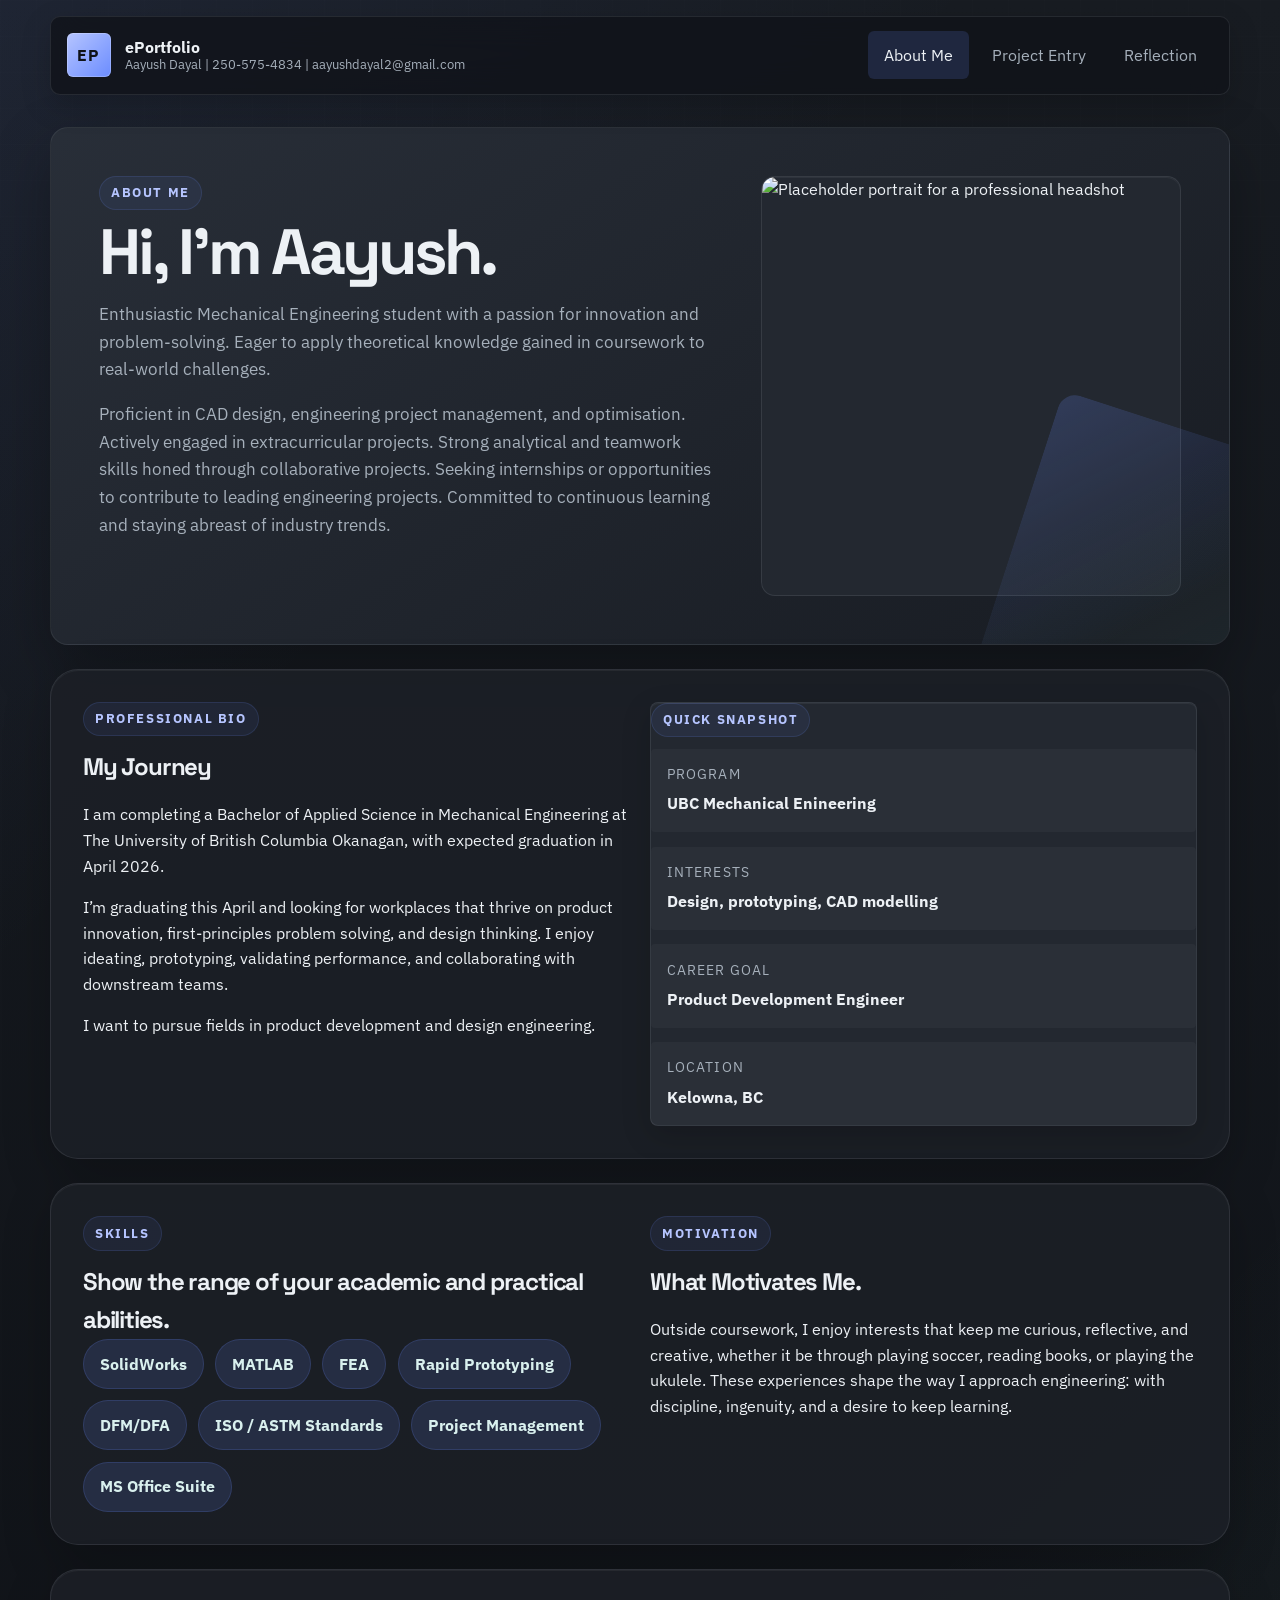
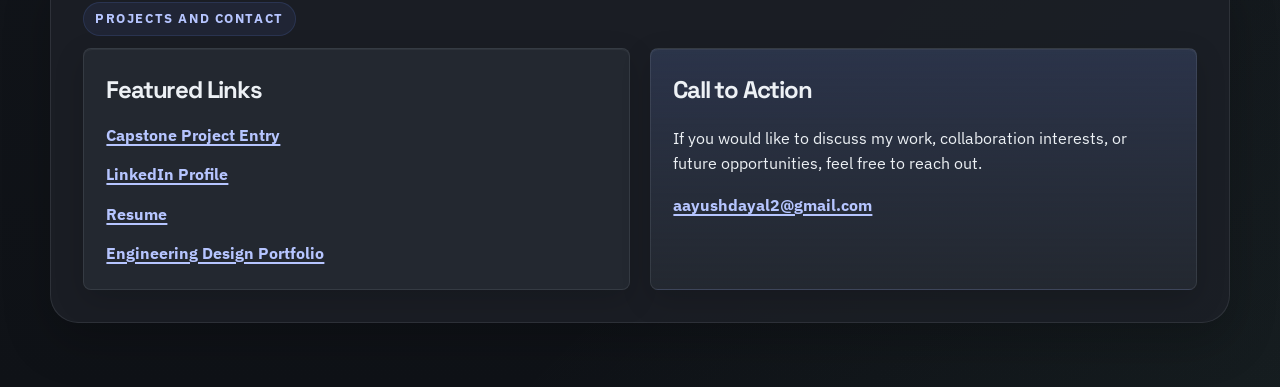
==== about.html @ 3b38ebf2 "Add files via upload" ====
<!DOCTYPE html>
<html lang="en">
  <head>
    <meta charset="UTF-8" />
    <meta name="viewport" content="width=device-width, initial-scale=1.0" />
    <title>About Me | ePortfolio Template</title>
    <link rel="preconnect" href="https://fonts.googleapis.com" />
    <link rel="preconnect" href="https://fonts.gstatic.com" crossorigin />
    <link
      href="https://fonts.googleapis.com/css2?family=Space+Grotesk:wght@400;500;700&family=IBM+Plex+Sans:wght@400;500;600;700&display=swap"
      rel="stylesheet"
    />
    <link rel="stylesheet" href="styles.css" />
  </head>
  <body>
    <div class="page-shell">
      <header class="topbar">
        <a class="brand" href="index.html">
          <span class="brand-mark">EP</span>
          <span class="brand-text">
            <strong>ePortfolio</strong>
            <small>Aayush Dayal | 250-575-4834 | aayushdayal2@gmail.com</small>
          </span>
        </a>
        <nav class="topnav" aria-label="Primary">
          <a class="is-active" href="about.html">About Me</a>
          <a href="project.html">Project Entry</a>
          <a href="reflection.html">Reflection</a>
        </nav>
      </header>

      <main class="stack-xl">
        <section class="hero hero-page">
          <div class="hero-copy">
            <p class="eyebrow">About Me</p>
            <h1>Hi, I'm Aayush.</h1>
            <p class="lede">
              Enthusiastic Mechanical Engineering student with a passion for innovation and problem-solving. 
              Eager to apply theoretical knowledge gained in coursework to real-world challenges. 
            </p>
            <p class="lede">
              Proficient in CAD design, engineering project management, and optimisation. 
              Actively engaged in extracurricular projects. Strong analytical and teamwork skills honed through collaborative projects. 
              Seeking internships or opportunities to contribute to leading engineering projects. Committed to continuous learning and staying abreast of industry trends.
            </p>
          </div>
          <div class="portrait-card">
            <img
              src="assets/ADN00757.jpg"
              alt="Placeholder portrait for a professional headshot"
            />
          </div>
        </section>

        <section class="panel grid-two">
          <article>
            <p class="section-label">Professional Bio</p>
            <h2>My Journey</h2>
            <p>
              I am completing a Bachelor of Applied Science in Mechanical Engineering at 
              The University of British Columbia Okanagan, with expected graduation in April 2026.
            </p>
            <p>
              I’m graduating this April and looking for workplaces that thrive on product innovation, 
              first-principles problem solving, and design thinking. I enjoy ideating, prototyping,
              validating performance, and collaborating with downstream teams. 
            </p>
            <p>
              I want to pursue fields in product development and design engineering.
            </p>
          </article>

          <article class="info-card">
            <p class="section-label">Quick Snapshot</p>
            <div class="stat-list">
              <div>
                <span>Program</span>
                <strong>UBC Mechanical Enineering</strong>
              </div>
              <div>
                <span>Interests</span>
                <strong>Design, prototyping, CAD modelling</strong>
              </div>
              <div>
                <span>Career Goal</span>
                <strong>Product Development Engineer</strong>
              </div>
              <div>
                <span>Location</span>
                <strong>Kelowna, BC</strong>
              </div>
            </div>
          </article>
        </section>

        <section class="panel grid-two">
          <article>
            <p class="section-label">Skills</p>
            <h2>Show the range of your academic and practical abilities.</h2>
            <div class="pill-row">
              <span>SolidWorks</span>
              <span>MATLAB</span>
              <span>FEA</span>
              <span>Rapid Prototyping</span>
              <span>DFM/DFA</span>
              <span>ISO / ASTM Standards</span>
              <span>Project Management</span>
              <span>MS Office Suite</span>
            </div>
          </article>
          <article>
            <p class="section-label">Motivation</p>
            <h2>What Motivates Me.</h2>
            <p>
              Outside coursework, I enjoy interests that keep me curious,
              reflective, and creative, whether it be through playing soccer, reading books, or playing the ukulele.
              These experiences shape the way I approach
              engineering: with discipline, ingenuity, and a desire to keep learning.
            </p>
          </article>
        </section>

        <section class="panel">
          <p class="section-label">Projects and Contact</p>
          <div class="grid-two">
            <article class="link-card">
              <h2>Featured Links</h2>
              <a href="project.html">Capstone Project Entry</a>
              <a href="https://www.linkedin.com/in/aayushdayal/">LinkedIn Profile</a>
              <a href="https://drive.google.com/file/d/10-P5iW_T_XJcPzWWeGN_qwlpBQ5gkq3W/view?usp=sharing">Resume</a>
              <a href="https://drive.google.com/file/d/1oU4GfR7TX89SAFXs94xGUpC-NXZGKub3/view?usp=sharing">Engineering Design Portfolio</a>
            </article>
            <article class="link-card accent-card">
              <h2>Call to Action</h2>
              <p>
                If you would like to discuss my work, collaboration interests, or
                future opportunities, feel free to reach out.
              </p>
              <a href="mailto:aayushdayal2@gmail.com">aayushdayal2@gmail.com</a>
            </article>
          </div>
        </section>
      </main>
    </div>

    <script src="script.js"></script>
  </body>
</html>
---- styles.css ----
:root {
  --bg: #13161b;
  --paper: rgba(29, 33, 40, 0.94);
  --panel: rgba(36, 41, 49, 0.96);
  --line: rgba(214, 221, 230, 0.1);
  --ink: #edf1f5;
  --muted: #a6b0bb;
  --accent: #6b8cff;
  --accent-soft: rgba(107, 140, 255, 0.14);
  --accent-deep: #b6c5ff;
  --warm: #8ee3c0;
  --shadow: 0 24px 60px rgba(0, 0, 0, 0.28);
  --radius-lg: 28px;
  --radius-md: 8px;
  --radius-sm: 4px;
  --max: 1180px;
}

* {
  box-sizing: border-box;
}

html {
  scroll-behavior: smooth;
}

body {
  margin: 0;
  min-height: 100vh;
  color: var(--ink);
  background:
    linear-gradient(135deg, rgba(107, 140, 255, 0.08), transparent 30%),
    linear-gradient(315deg, rgba(142, 227, 192, 0.05), transparent 24%),
    linear-gradient(180deg, #181c22 0%, #0f1217 100%);
  font-family: "IBM Plex Sans", sans-serif;
  line-height: 1.6;
}

img {
  display: block;
  width: 100%;
}

a {
  color: inherit;
}

.page-shell {
  width: min(calc(100% - 2rem), var(--max));
  margin: 0 auto;
  padding: 1rem 0 4rem;
}

body::before {
  content: "";
  position: fixed;
  inset: 0;
  pointer-events: none;
  background-image:
    linear-gradient(rgba(255, 255, 255, 0.02) 1px, transparent 1px),
    linear-gradient(90deg, rgba(255, 255, 255, 0.02) 1px, transparent 1px);
  background-size: 36px 36px;
  mask-image: linear-gradient(180deg, rgba(0, 0, 0, 0.42), transparent 85%);
}

.topbar {
  position: sticky;
  top: 1rem;
  z-index: 10;
  display: flex;
  justify-content: space-between;
  align-items: center;
  gap: 1rem;
  margin-bottom: 2rem;
  padding: 0.9rem 1rem;
  background: rgba(16, 19, 25, 0.78);
  backdrop-filter: blur(16px);
  border: 1px solid var(--line);
  border-radius: 10px;
  box-shadow: 0 10px 30px rgba(0, 0, 0, 0.18);
}

.brand {
  display: inline-flex;
  align-items: center;
  gap: 0.85rem;
  text-decoration: none;
}

.brand-mark {
  display: grid;
  place-items: center;
  width: 2.75rem;
  height: 2.75rem;
  border-radius: 6px;
  color: #0f1217;
  font-weight: 800;
  letter-spacing: 0.08em;
  background: linear-gradient(135deg, var(--accent-deep), var(--accent));
  box-shadow: inset 0 0 0 1px rgba(255, 255, 255, 0.22);
}

.brand-text {
  display: grid;
}

.brand-text strong,
.brand-text small {
  line-height: 1.1;
}

.brand-text small {
  color: var(--muted);
}

.topnav {
  display: flex;
  flex-wrap: wrap;
  justify-content: flex-end;
  gap: 0.4rem;
}

.topnav a {
  padding: 0.7rem 1rem;
  border-radius: 6px;
  text-decoration: none;
  color: var(--muted);
  transition: 180ms ease;
}

.topnav a:hover,
.topnav a:focus-visible,
.topnav a.is-active {
  color: var(--ink);
  background: rgba(107, 140, 255, 0.16);
}

.hero {
  position: relative;
  overflow: hidden;
  display: grid;
  gap: 2rem;
  padding: clamp(1.5rem, 4vw, 3rem);
  border-radius: 18px;
  background:
    linear-gradient(145deg, rgba(40, 46, 56, 0.98), rgba(24, 28, 35, 0.96)),
    var(--paper);
  border: 1px solid rgba(214, 221, 230, 0.08);
  box-shadow: var(--shadow);
}

.hero::after {
  content: "";
  position: absolute;
  inset: auto -6% -14% auto;
  width: 18rem;
  height: 18rem;
  border-radius: 18px;
  background:
    linear-gradient(135deg, rgba(107, 140, 255, 0.2), transparent 60%),
    linear-gradient(315deg, rgba(142, 227, 192, 0.08), transparent 70%);
  transform: rotate(18deg);
  pointer-events: none;
}

.hero-home {
  grid-template-columns: 1.15fr 0.95fr;
  align-items: center;
}

.hero-page {
  grid-template-columns: 1.2fr 0.8fr;
  align-items: start;
}

.hero-copy h1,
.panel h2,
.story-card h3,
.resource-card h3 {
  margin: 0;
  font-family: "Space Grotesk", sans-serif;
  font-weight: 700;
  letter-spacing: -0.05em;
}

.hero-copy h1 {
  max-width: 12ch;
  font-size: clamp(2.5rem, 5vw, 5rem);
  line-height: 0.95;
}

.eyebrow,
.section-label,
.timeline-tag {
  display: inline-flex;
  align-items: center;
  gap: 0.4rem;
  margin: 0 0 0.75rem;
  font-size: 0.82rem;
  font-weight: 800;
  letter-spacing: 0.12em;
  text-transform: uppercase;
  color: var(--accent-deep);
  background: rgba(107, 140, 255, 0.08);
  border: 1px solid rgba(107, 140, 255, 0.14);
  border-radius: 999px;
  padding: 0.35rem 0.7rem;
}

.lede,
.supporting-text {
  max-width: 62ch;
  color: var(--muted);
  font-size: 1.08rem;
}

.hero-actions {
  display: flex;
  flex-wrap: wrap;
  gap: 0.8rem;
  margin-top: 1.75rem;
}

.button {
  display: inline-flex;
  align-items: center;
  justify-content: center;
  min-height: 3.2rem;
  padding: 0.85rem 1.3rem;
  border-radius: 8px;
  text-decoration: none;
  font-weight: 700;
  transition: transform 180ms ease, box-shadow 180ms ease, background 180ms ease;
}

.button:hover,
.button:focus-visible {
  transform: translateY(-2px);
}

.button-primary {
  color: #0f1217;
  background: linear-gradient(135deg, var(--accent-deep), var(--accent));
  box-shadow: 0 12px 24px rgba(107, 140, 255, 0.22);
}

.button-secondary {
  background: rgba(107, 140, 255, 0.12);
  border: 1px solid rgba(107, 140, 255, 0.18);
}

.hero-card-grid,
.grid-three {
  display: grid;
  gap: 1rem;
}

.feature-card,
.resource-card,
.story-card,
.info-card,
.link-card,
.prompt-card,
.reflection-card,
.audience-card,
.project-summary {
  background: var(--panel);
  border: 1px solid var(--line);
  border-radius: var(--radius-md);
  box-shadow: 0 10px 30px rgba(0, 0, 0, 0.16);
}

.feature-card,
.resource-card,
.story-card,
.info-card,
.link-card,
.prompt-card,
.reflection-card,
.audience-card,
.project-summary,
.panel,
.portrait-card,
.media-card {
  position: relative;
}

.feature-card::before,
.resource-card::before,
.story-card::before,
.info-card::before,
.link-card::before,
.prompt-card::before,
.reflection-card::before,
.audience-card::before,
.project-summary::before,
.panel::before,
.portrait-card::before,
.media-card::before {
  content: "";
  position: absolute;
  inset: 0;
  border-radius: inherit;
  border-top: 1px solid rgba(255, 255, 255, 0.05);
  pointer-events: none;
}

.feature-card {
  padding: 1.25rem;
}

.feature-number {
  display: inline-block;
  margin-bottom: 0.5rem;
  color: var(--warm);
  font-weight: 800;
}

.stack-xl {
  display: grid;
  gap: 1.5rem;
}

.panel {
  padding: clamp(1.3rem, 3vw, 2rem);
  background: rgba(28, 32, 39, 0.86);
  border: 1px solid var(--line);
  border-radius: var(--radius-lg);
  box-shadow: 0 18px 48px rgba(0, 0, 0, 0.22);
}

.grid-two {
  display: grid;
  grid-template-columns: repeat(2, minmax(0, 1fr));
  gap: 1.25rem;
}

.grid-three {
  grid-template-columns: repeat(3, minmax(0, 1fr));
}

.checklist {
  display: grid;
  gap: 0.85rem;
}

.checklist p {
  margin: 0;
  padding: 1rem 1rem 1rem 3rem;
  position: relative;
  background: rgba(255, 255, 255, 0.03);
  border-radius: var(--radius-sm);
}

.checklist p::before {
  content: "";
  position: absolute;
  left: 1rem;
  top: 1.05rem;
  width: 1.1rem;
  height: 1.1rem;
  border-radius: 50%;
  background: linear-gradient(135deg, var(--accent-deep), var(--warm));
}

.callout {
  text-align: center;
  background:
    linear-gradient(135deg, rgba(107, 140, 255, 0.08), transparent 50%),
    rgba(28, 32, 39, 0.86);
}

.portrait-card,
.media-card {
  overflow: hidden;
  background: var(--panel);
  border: 1px solid var(--line);
  border-radius: 14px;
}

.portrait-card img,
.media-card img {
  aspect-ratio: 1 / 1;
  object-fit: cover;
}

.caption,
.media-card figcaption {
  margin: 0;
  padding: 1rem 1.1rem 1.2rem;
  color: var(--muted);
  font-size: 0.94rem;
}

.stat-list {
  display: grid;
  gap: 0.9rem;
}

.stat-list div {
  padding: 0.95rem 1rem;
  border-radius: var(--radius-sm);
  background: rgba(255, 255, 255, 0.03);
}

.stat-list span {
  display: block;
  color: var(--muted);
  font-size: 0.85rem;
  text-transform: uppercase;
  letter-spacing: 0.08em;
}

.stat-list strong {
  display: block;
  margin-top: 0.35rem;
}

.pill-row {
  display: flex;
  flex-wrap: wrap;
  gap: 0.7rem;
}

.pill-row span {
  padding: 0.7rem 1rem;
  border-radius: 999px;
  background: var(--accent-soft);
  color: #d9f0ee;
  font-weight: 700;
  border: 1px solid rgba(107, 140, 255, 0.18);
}

.link-card,
.resource-card,
.prompt-card,
.reflection-card,
.audience-card {
  padding: 1.4rem;
}

.link-card a,
.resource-card a {
  display: block;
  width: fit-content;
  margin-top: 0.85rem;
  color: var(--accent-deep);
  font-weight: 700;
  text-decoration-thickness: 2px;
  text-underline-offset: 0.18em;
}

.accent-card,
.technical {
  background:
    linear-gradient(180deg, rgba(107, 140, 255, 0.12), rgba(35, 40, 48, 0.92)),
    var(--panel);
}

.project-summary {
  display: grid;
  gap: 0.9rem;
  padding: 1.3rem;
}

.project-summary div {
  padding: 0.95rem 1rem;
  border-radius: var(--radius-sm);
  background: rgba(255, 255, 255, 0.03);
}

.project-summary span {
  display: block;
  color: var(--muted);
  font-size: 0.82rem;
  letter-spacing: 0.08em;
  text-transform: uppercase;
}

.narrative-grid {
  display: grid;
  grid-template-columns: 1.15fr repeat(3, 1fr);
  gap: 1rem;
}

.story-card {
  padding: 1.25rem;
}

.story-card h3 {
  margin-bottom: 0.55rem;
  font-size: 1.5rem;
}

.section-head {
  display: flex;
  justify-content: space-between;
  align-items: end;
  gap: 1rem;
  margin-bottom: 1.2rem;
}

.timeline {
  display: grid;
  gap: 1.2rem;
}

.timeline-step {
  display: grid;
  grid-template-columns: 0.9fr 1.1fr;
  gap: 1rem;
  align-items: stretch;
}

.timeline-copy {
  padding: 1.4rem;
  border-radius: var(--radius-md);
  background:
    linear-gradient(135deg, rgba(107, 140, 255, 0.08), transparent 60%),
    rgba(255, 255, 255, 0.03);
}

.timeline-copy h3 {
  margin: 0 0 0.55rem;
  font-family: "Space Grotesk", sans-serif;
  font-size: 1.75rem;
  letter-spacing: -0.02em;
}

.media-card img {
  aspect-ratio: 16 / 10;
}

.reflection-layout {
  display: grid;
  grid-template-columns: 1.25fr 0.75fr;
  gap: 1rem;
  align-items: start;
}

.reveal {
  opacity: 0;
  transform: translateY(14px);
  transition: opacity 500ms ease, transform 500ms ease;
}

.reveal.is-visible {
  opacity: 1;
  transform: translateY(0);
}

@media (max-width: 1000px) {
  .hero-home,
  .hero-page,
  .grid-two,
  .grid-three,
  .narrative-grid,
  .timeline-step,
  .reflection-layout {
    grid-template-columns: 1fr;
  }

  .section-head,
  .topbar {
    align-items: start;
    flex-direction: column;
    border-radius: 28px;
  }

  .topnav {
    justify-content: flex-start;
  }
}

@media (max-width: 640px) {
  .page-shell {
    width: min(calc(100% - 1rem), var(--max));
    padding-top: 0.5rem;
  }

  .hero-copy h1 {
    max-width: none;
    font-size: clamp(2.2rem, 12vw, 3.5rem);
  }

  .button,
  .topnav a {
    width: 100%;
  }

  .hero-actions {
    flex-direction: column;
  }
}
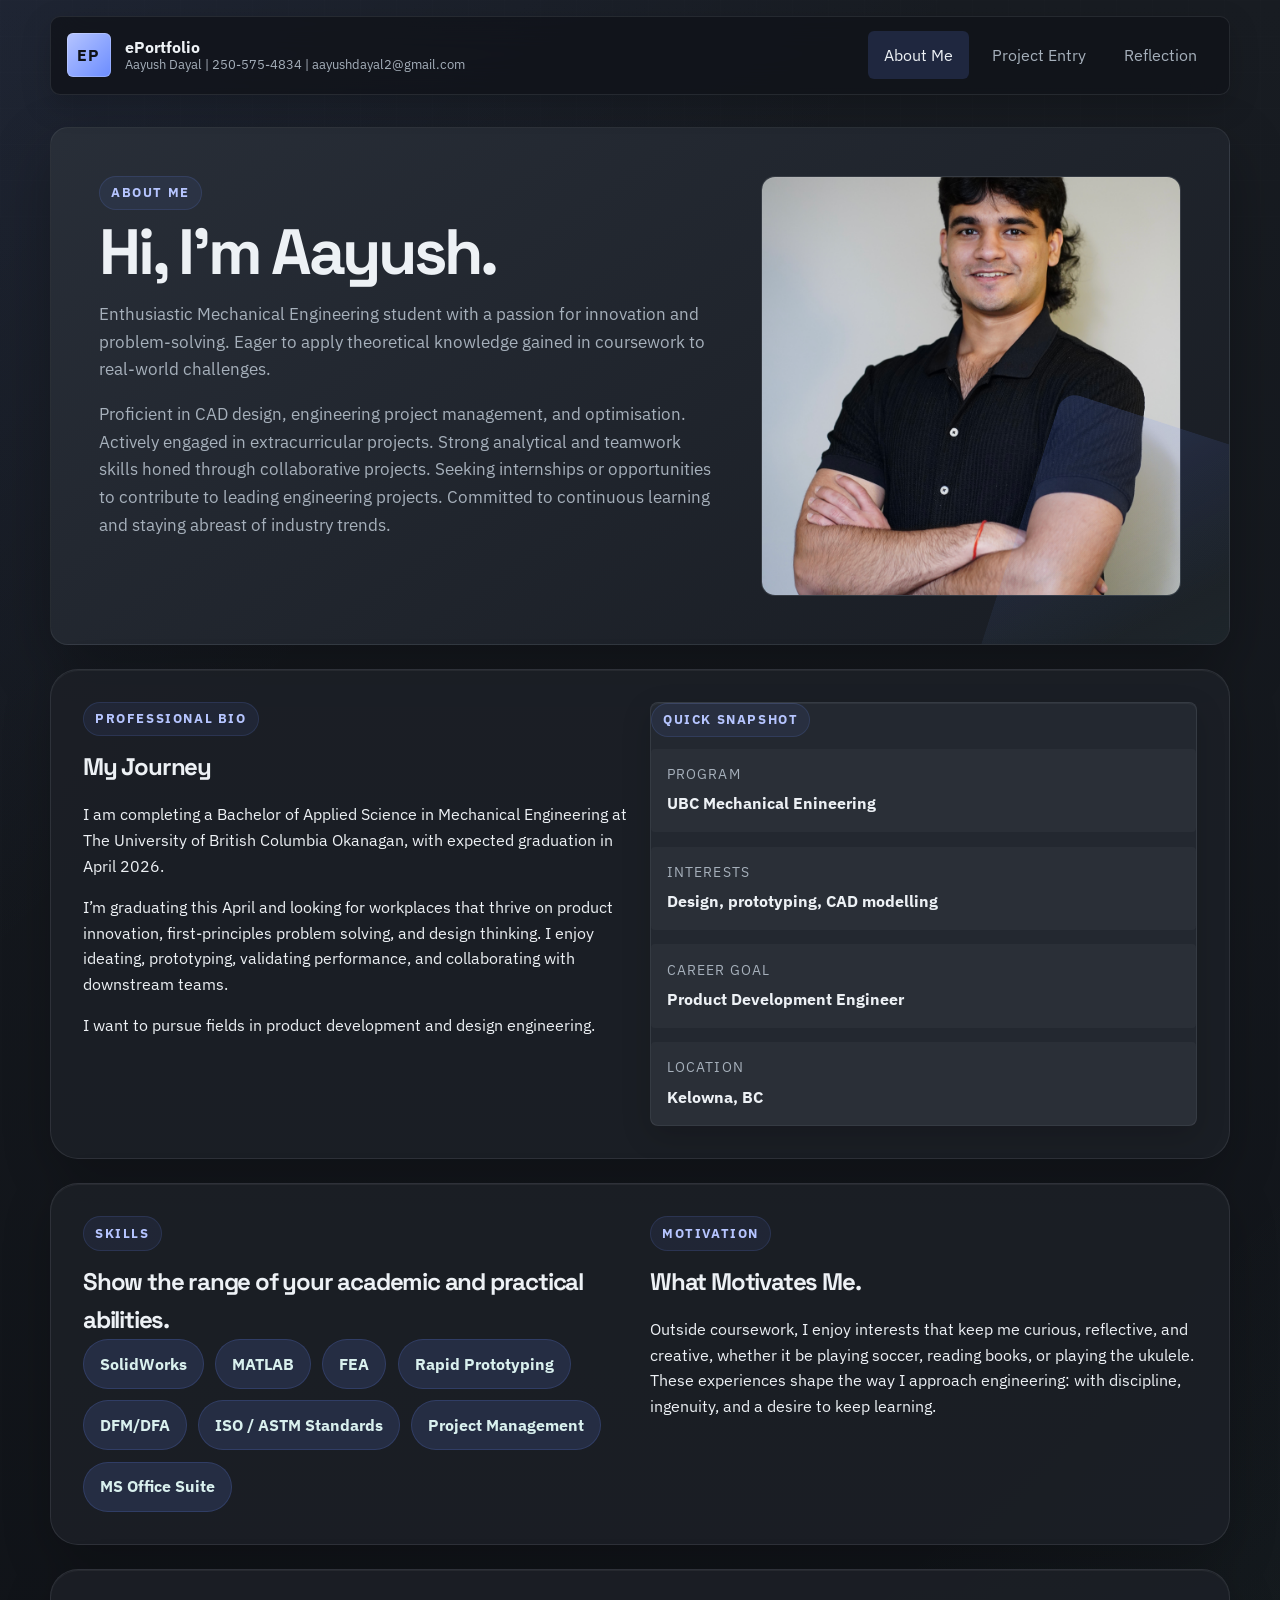
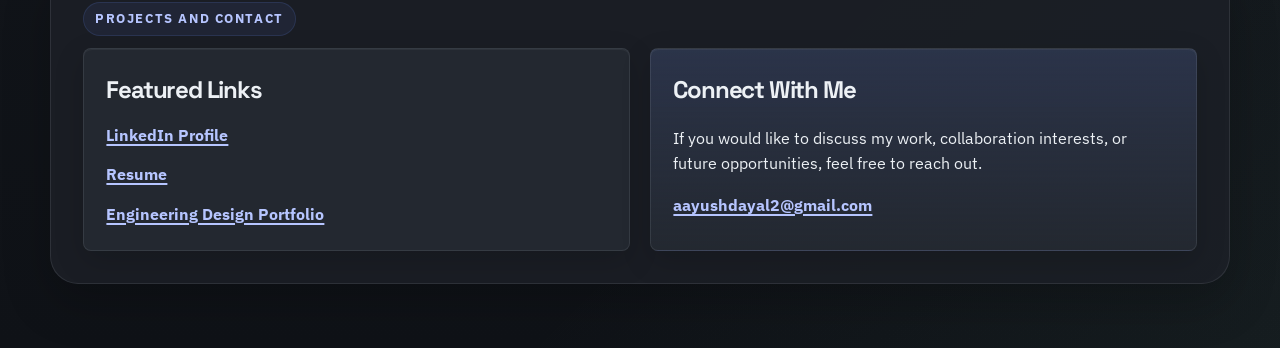
==== commit 64a78c83: "Add files via upload" ====
--- a/about.html
+++ b/about.html
@@ -15,7 +15,7 @@
   <body>
     <div class="page-shell">
       <header class="topbar">
-        <a class="brand" href="index.html">
+        <a class="brand" href="about.html">
           <span class="brand-mark">EP</span>
           <span class="brand-text">
             <strong>ePortfolio</strong>
@@ -113,7 +113,7 @@
             <h2>What Motivates Me.</h2>
             <p>
               Outside coursework, I enjoy interests that keep me curious,
-              reflective, and creative, whether it be through playing soccer, reading books, or playing the ukulele.
+              reflective, and creative, whether it be playing soccer, reading books, or playing the ukulele.
               These experiences shape the way I approach
               engineering: with discipline, ingenuity, and a desire to keep learning.
             </p>
@@ -125,13 +125,12 @@
           <div class="grid-two">
             <article class="link-card">
               <h2>Featured Links</h2>
-              <a href="project.html">Capstone Project Entry</a>
               <a href="https://www.linkedin.com/in/aayushdayal/">LinkedIn Profile</a>
-              <a href="https://drive.google.com/file/d/10-P5iW_T_XJcPzWWeGN_qwlpBQ5gkq3W/view?usp=sharing">Resume</a>
-              <a href="https://drive.google.com/file/d/1oU4GfR7TX89SAFXs94xGUpC-NXZGKub3/view?usp=sharing">Engineering Design Portfolio</a>
+              <a href="assets/Resume_Aayush_Dayal.pdf">Resume</a>
+              <a href="assets/Engineering Design Portfolio - Aayush Dayal.pdf">Engineering Design Portfolio</a>
             </article>
             <article class="link-card accent-card">
-              <h2>Call to Action</h2>
+              <h2>Connect With Me</h2>
               <p>
                 If you would like to discuss my work, collaboration interests, or
                 future opportunities, feel free to reach out.
